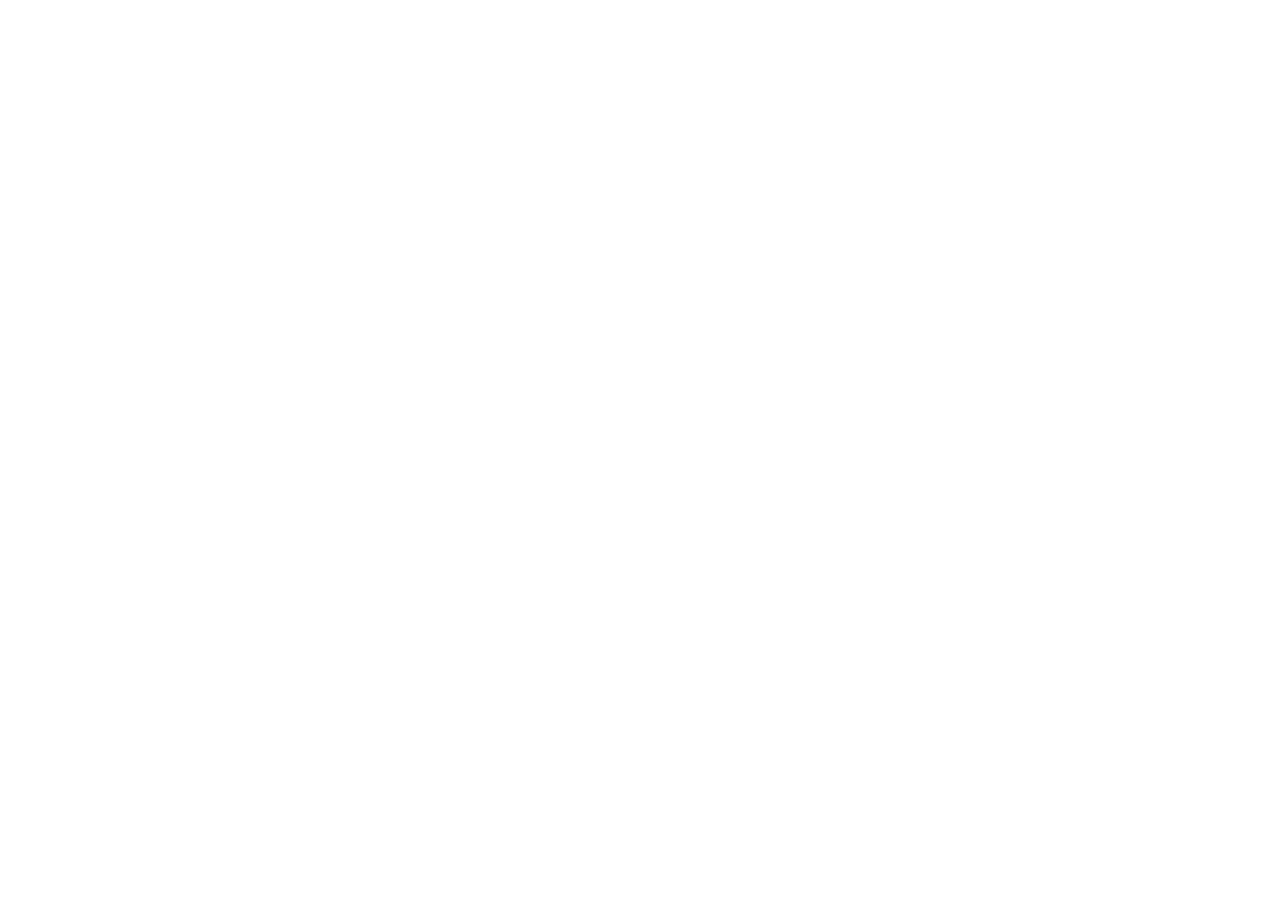
==== src/index.html @ 88ae9b6c "start" ====
<!DOCTYPE html>
<html lang="en">

<head>
	<meta charset="UTF-8">
	<meta name="viewport" content="width=device-width, initial-scale=1.0">
	<link rel="stylesheet" href="./css/normalize.css">
	<link rel="stylesheet" href="./css/reset.css">
	<link
		href="https://fonts.googleapis.com/css2?family=Inter:ital,opsz,wght@0,14..32,100..900;1,14..32,100..900&display=swap"
		rel="stylesheet" />
	<link rel="stylesheet" href="./css/style.css">
	<title>Monovision</title>
</head>

<body>
	
</body>

</html>
---- src/css/style.css ----
html {
    color: green;
    font-family: Inter;
}
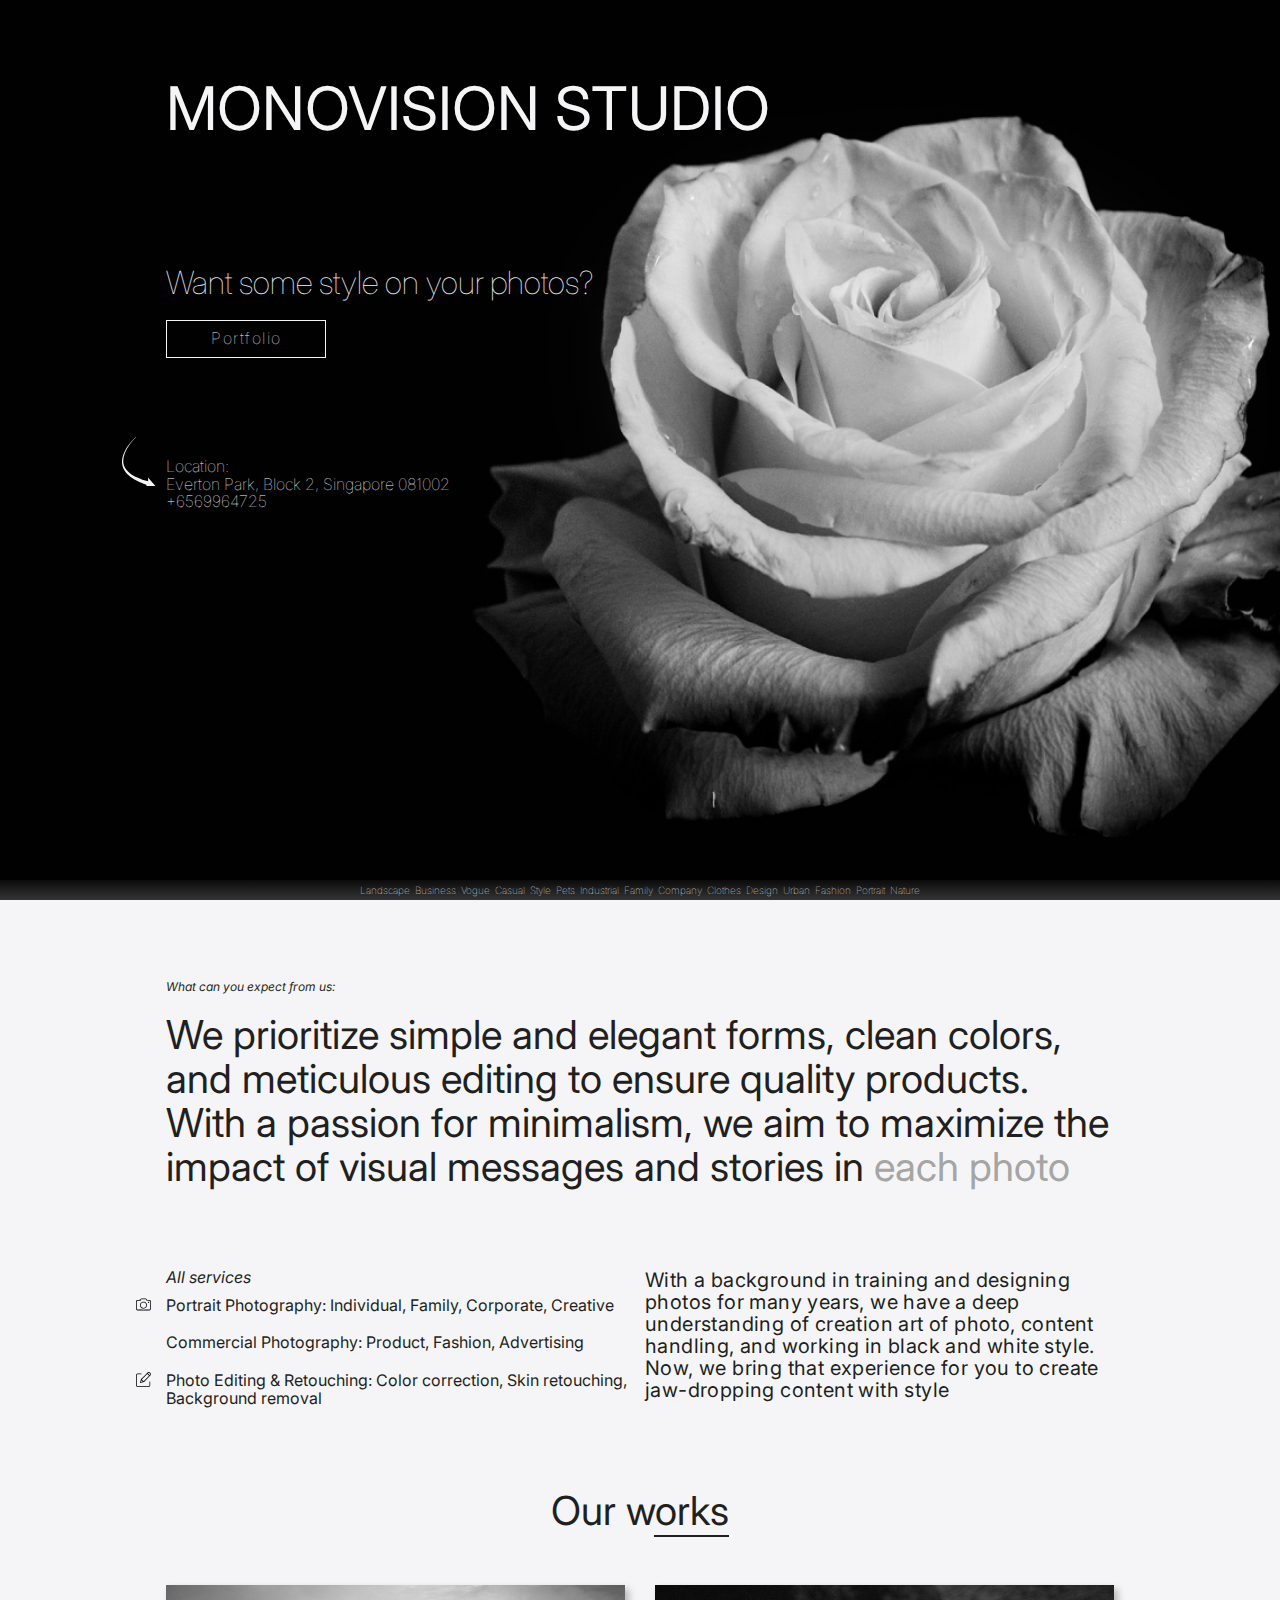
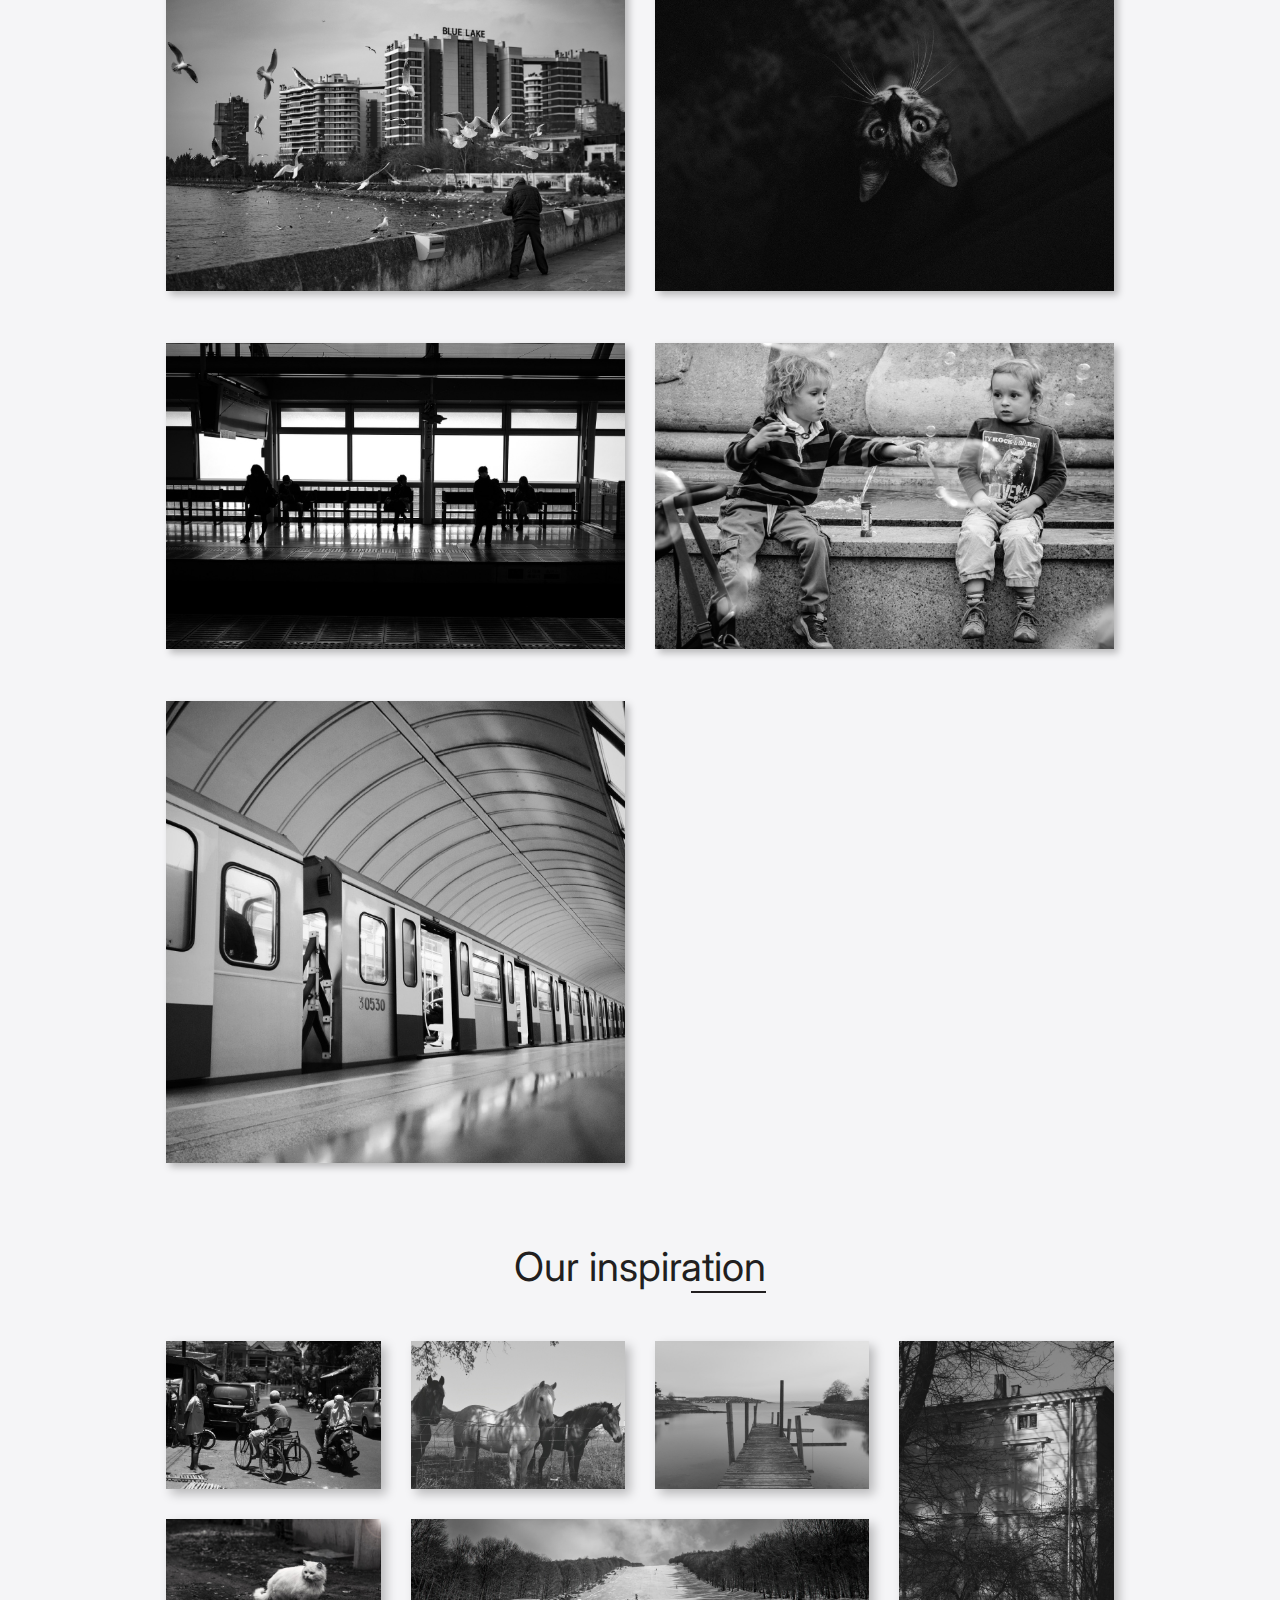
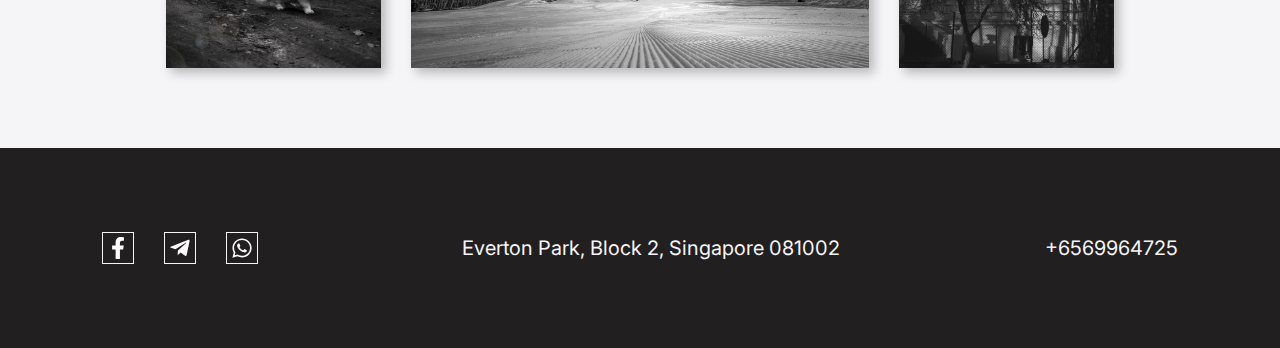
==== commit af39c9df: "done no adaptive" ====
--- a/src/index.html
+++ b/src/index.html
@@ -14,7 +14,127 @@
 </head>
 
 <body>
-	
+	<main>
+		<section class="promo">
+			<div class="container">
+
+				<h1 class="promo__title">Monovision Studio</h1>
+				<h2 class="promo__subtitle">Want some style on your photos?</h2>
+				<a href="#" class="btn">Portfolio</a>
+				<div class="promo__adress">
+					Location:
+					<address>
+						Everton Park, Block 2, Singapore 081002
+					</address>
+					<a href="tel:+6569964725">+6569964725</a>
+				</div>
+
+			</div>
+
+			<ul class="keywords">
+				<li class="keywords__item">Landscape</li>
+				<li class="keywords__item">Business</li>
+				<li class="keywords__item">Vogue</li>
+				<li class="keywords__item">Casual</li>
+				<li class="keywords__item">Style</li>
+				<li class="keywords__item">Pets</li>
+				<li class="keywords__item">Industrial</li>
+				<li class="keywords__item">Family</li>
+				<li class="keywords__item">Company</li>
+				<li class="keywords__item">Clothes</li>
+				<li class="keywords__item">Design</li>
+				<li class="keywords__item">Urban</li>
+				<li class="keywords__item">Fashion</li>
+				<li class="keywords__item">Portrait</li>
+				<li class="keywords__item">Nature</li>
+			</ul>
+		</section>
+
+		<section class="about">
+			<div class="container">
+				<h2 class="about__title">What can you expect from us:</h2>
+				<p class="about__text">
+					We prioritize simple and elegant forms, clean colors, and meticulous editing to ensure quality
+					products. With a passion for minimalism, we aim to maximize the impact of visual messages and
+					stories in <span>each photo</span>
+				</p>
+
+				<div class="services">
+
+					<div class="services__items">
+						<div class="services__items-subtitle">All services</div>
+						<ul>
+							<li>Portrait Photography: Individual, Family, Corporate, Creative</li>
+							<li>Commercial Photography: Product, Fashion, Advertising</li>
+							<li>Photo Editing & Retouching: Color correction, Skin retouching, Background removal</li>
+						</ul>
+					</div>
+
+					<div class="services__text">
+						With a background in training and designing photos for many years, we have a deep understanding
+						of creation art of photo, content handling, and working in black and white style. <br>
+						Now, we bring that experience for you to create jaw-dropping content with style
+					</div>
+
+				</div>
+
+			</div>
+		</section>
+
+		<section class="works">
+			<div class="container">
+				<h2 class="title"><span>Our works</span></h2>
+				<div class="works__grid">
+					<img src="./img/works/bridge.jpg" alt="photo">
+					<img src="./img/works/cat.jpg" alt="photo">
+					<img src="./img/works/train.jpg" alt="photo">
+					<img src="./img/works/children.jpg" alt="photo">
+					<img src="./img/works/underground.jpg" alt="photo">
+				</div>
+			</div>
+		</section>
+
+		<section class="inspiration">
+			<div class="container">
+				<h2 class="title"><span>Our inspiration</span></h2>
+				<div class="inspiration__grid">
+					<img src="./img/inspiration/man.jpg" alt="">
+					<img src="./img/inspiration/horses.jpg" alt="">
+					<img src="./img/inspiration/bridge.jpg" alt="">
+					<img src="./img/inspiration/tenement.jpg" class="long" alt="">
+					<img src="./img/inspiration/cat.jpg" alt="">
+					<img src="./img/inspiration/sky.jpg" class="wide" alt="">
+				</div>
+			</div>
+		</section>
+
+		<footer class="footer">
+
+			<ul class="footer__social">
+				<li>
+					<a href="#" class="footer__link">
+						<img src="./icons/facebook.svg" alt="facebook link">
+					</a>
+				</li>
+				<li>
+					<a href="#" class="footer__link">
+						<img src="./icons/tg.svg" alt="facebook link">
+					</a>
+				</li>
+				<li>
+					<a href="#" class="footer__link">
+						<img src="./icons/whatsapp.svg" alt="facebook link">
+					</a>
+				</li>
+			</ul>
+
+			<address class="footer__addr">Everton Park, Block 2, Singapore 081002</address>
+
+			<a href="tel:+6569964725">+6569964725</a>
+		</footer>
+		
+
+	</main>
 </body>
 
 </html>--- a/src/css/style.css
+++ b/src/css/style.css
@@ -1,4 +1,298 @@
 html {
     color: green;
     font-family: Inter;
-}+}
+
+*::selection {
+    color: grey;
+}
+
+:root {
+    --light-color: #f5f5f7;
+    --dark-color: #221f20;
+    --container-padding-inline: 13%;
+    --footer-padding-inline: 10%;
+}
+
+.title {
+    position: relative;
+    margin-bottom: 50px;
+    line-height: 1.2;
+    font-size: 40px;
+    color: var(--dark-color);
+    font-weight: 400;
+    text-align: center;
+
+    span {
+        position: relative;
+
+        &::after {
+            content: '';
+            display: block;
+            position: absolute;
+            right: 0;
+            width: 75px;
+            height: 2px;
+            background-color: var(--dark-color);
+
+        }
+    }
+
+}
+
+.container {
+    padding: 0 var(--container-padding-inline);
+    line-height: 1.1;
+}
+
+.promo {
+    position: relative;
+    padding-top: 75px;
+    min-height: 100vh;
+    background: url(../img/main_bg.jpg) center center / cover no-repeat;
+}
+
+.promo__title {
+    margin-bottom: 124px;
+    color: var(--light-color);
+    font-size: 60px;
+    font-weight: 400;
+    text-transform: uppercase;
+}
+
+.promo__subtitle {
+    margin-bottom: 20px;
+    font-size: 32px;
+    color: var(--light-color);
+    font-weight: 100;
+}
+
+.btn {
+    display: inline-flex;
+    justify-content: center;
+    align-items: center;
+    /* text-decoration: none; */
+    margin-bottom: 100px;
+    min-width: 160px;
+    min-height: 38px;
+    padding: 4px 6px;
+    cursor: pointer;
+    color: var(--light-color);
+    font-size: 16px;
+    letter-spacing: 1.5px;
+    font-weight: 100;
+    border: 1px solid var(--light-color);
+    background-color: rgba(217, 217, 217, 0);
+    transition: all .3s ease-out;
+
+    &:hover {
+        font-weight: 400;
+        letter-spacing: .9px;
+        font-size: 16.2px;
+        box-shadow: 1px 1px 10px 0 rgba(256, 256, 256, 0.5);
+    }
+}
+
+.promo__adress {
+    position: relative;
+    color: var(--light-color);
+    font-size: 16px;
+    font-weight: 100;
+
+    &::before {
+        content: '';
+        display: block;
+        width: 49px;
+        height: 49px;
+        position: absolute;
+        background: url(../icons/arrow.svg) center center / cover no-repeat;
+        top: -21px;
+        left: -50px;
+    }
+}
+
+.keywords {
+    width: 100%;
+    height: 20px;
+    padding: 0 360px;
+    display: flex;
+    justify-content: space-between;
+    align-items: center;
+    position: absolute;
+    bottom: 0;
+    background: linear-gradient(180deg, rgba(255, 255, 255, 0.04) 0%,
+            rgba(255, 255, 255, 0.12) 50%,
+            rgba(255, 255, 255, 0.2) 100%);
+
+    li {
+        font-weight: 100;
+        font-size: 10px;
+        color: var(--light-color);
+
+        &:not(:last-child) {
+            padding-right: 4px;
+        }
+    }
+}
+
+.about {
+    padding-top: 80px;
+    padding-bottom: 80px;
+    background-color: var(--light-color);
+}
+
+.about__title {
+    margin-bottom: 20px;
+    font-size: 12px;
+    font-style: italic;
+    font-weight: 400;
+    color: var(--dark-color);
+}
+
+.about__text {
+    margin-bottom: 80px;
+    max-width: 1040px;
+    color: var(--dark-color);
+    font-size: 40px;
+    font-weight: 400;
+
+    span {
+        color: #a5a5a5;
+    }
+}
+
+.services {
+    display: flex;
+    column-gap: 10px;
+}
+
+.services__items {
+    width: 50%;
+
+    ul li {
+        position: relative;
+        color: var(--dark-color);
+        font-size: 16px;
+        font-weight: 400;
+
+        &:not(:last-child) {
+            margin-bottom: 20px;
+        }
+
+        &:first-child::before {
+            content: '';
+            display: block;
+            width: 15px;
+            height: 15px;
+            position: absolute;
+            background: url(../icons/camera.svg) center center / cover no-repeat;
+            left: -30px;
+            top: 0;
+
+        }
+
+        &:last-child::before {
+            content: '';
+            display: block;
+            width: 15px;
+            height: 15px;
+            position: absolute;
+            background: url(../icons/edit.svg) center center / cover no-repeat;
+            left: -30px;
+            top: 0;
+        }
+    }
+}
+
+.services__items-subtitle {
+    margin-bottom: 10px;
+    font-size: 16px;
+    font-style: italic;
+    font-weight: 400;
+    color: var(--dark-color);
+}
+
+.services__text {
+    width: 50%;
+    color: var(--dark-color);
+    font-size: 20px;
+    font-weight: 400;
+    letter-spacing: 0.4px;
+}
+
+.works {
+    padding-bottom: 80px;
+    background-color: var(--light-color);
+}
+
+.works__grid {
+    display: grid;
+    grid-template: 2fr 2fr 3fr / 1fr 1fr;
+    gap: 50px 30px;
+
+    img {
+        width: 100%;
+        box-shadow: 4px 4px 7px 0 rgba(0, 0, 0, .25);
+    }
+}
+
+.inspiration {
+    background: var(--light-color);
+    padding-bottom: 80px;
+}
+
+.inspiration__grid {
+    display: grid;
+    grid-template-rows: repeat(2, 1fr);
+    grid-template-columns: repeat(4, 1fr);
+    gap: 30px;
+
+    img {
+        width: 100%;
+        height: 100%;
+        object-fit: cover;
+        box-shadow: 5px 5px 10px 0px rgba(0, 0, 0, 0.25);
+    }
+}
+
+.long {
+    grid-column-start: 4;
+    grid-column-end: 5;
+    grid-row-start: 1;
+    grid-row-end: 3;
+}
+
+.wide {
+    grid-column-start: 2;
+    grid-column-end: 4;
+    grid-row-start: 2;
+    grid-row-end: 3;
+}
+
+.footer {
+    &:not(:last-child) {
+        margin-bottom: 10px;
+    }
+
+    padding: 10 var(--footer-padding-inline);
+    display: flex;
+    flex-wrap: wrap;
+    align-items: center;
+    justify-content: space-around;
+    min-height: 200px;
+    background-color: var(--dark-color);
+    color: var(--light-color);
+    font-size: 20px;
+    font-weight: 400;
+}
+
+.footer__social {
+    display: flex;
+    gap: 30px;
+
+    a {
+        display: block;
+        border: 1px solid var(--light-color);
+        padding: 4px;
+    }
+}
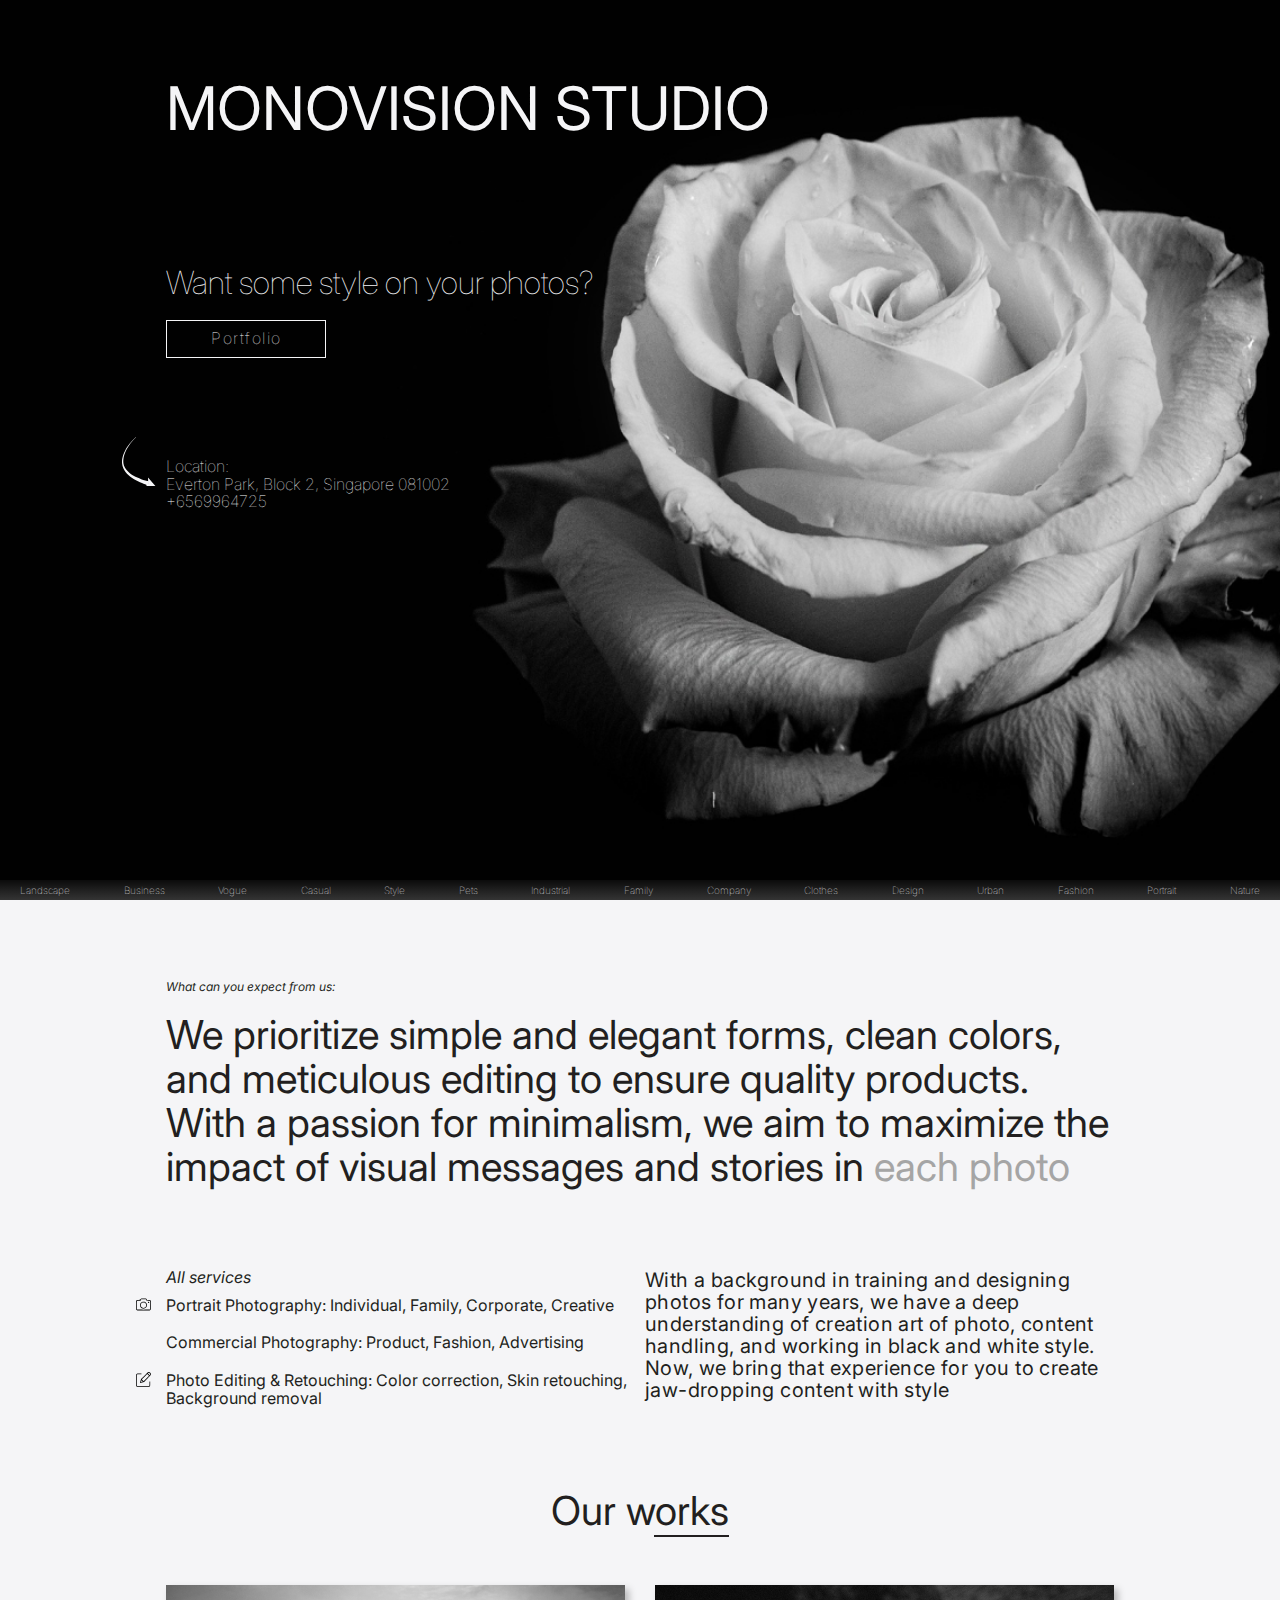
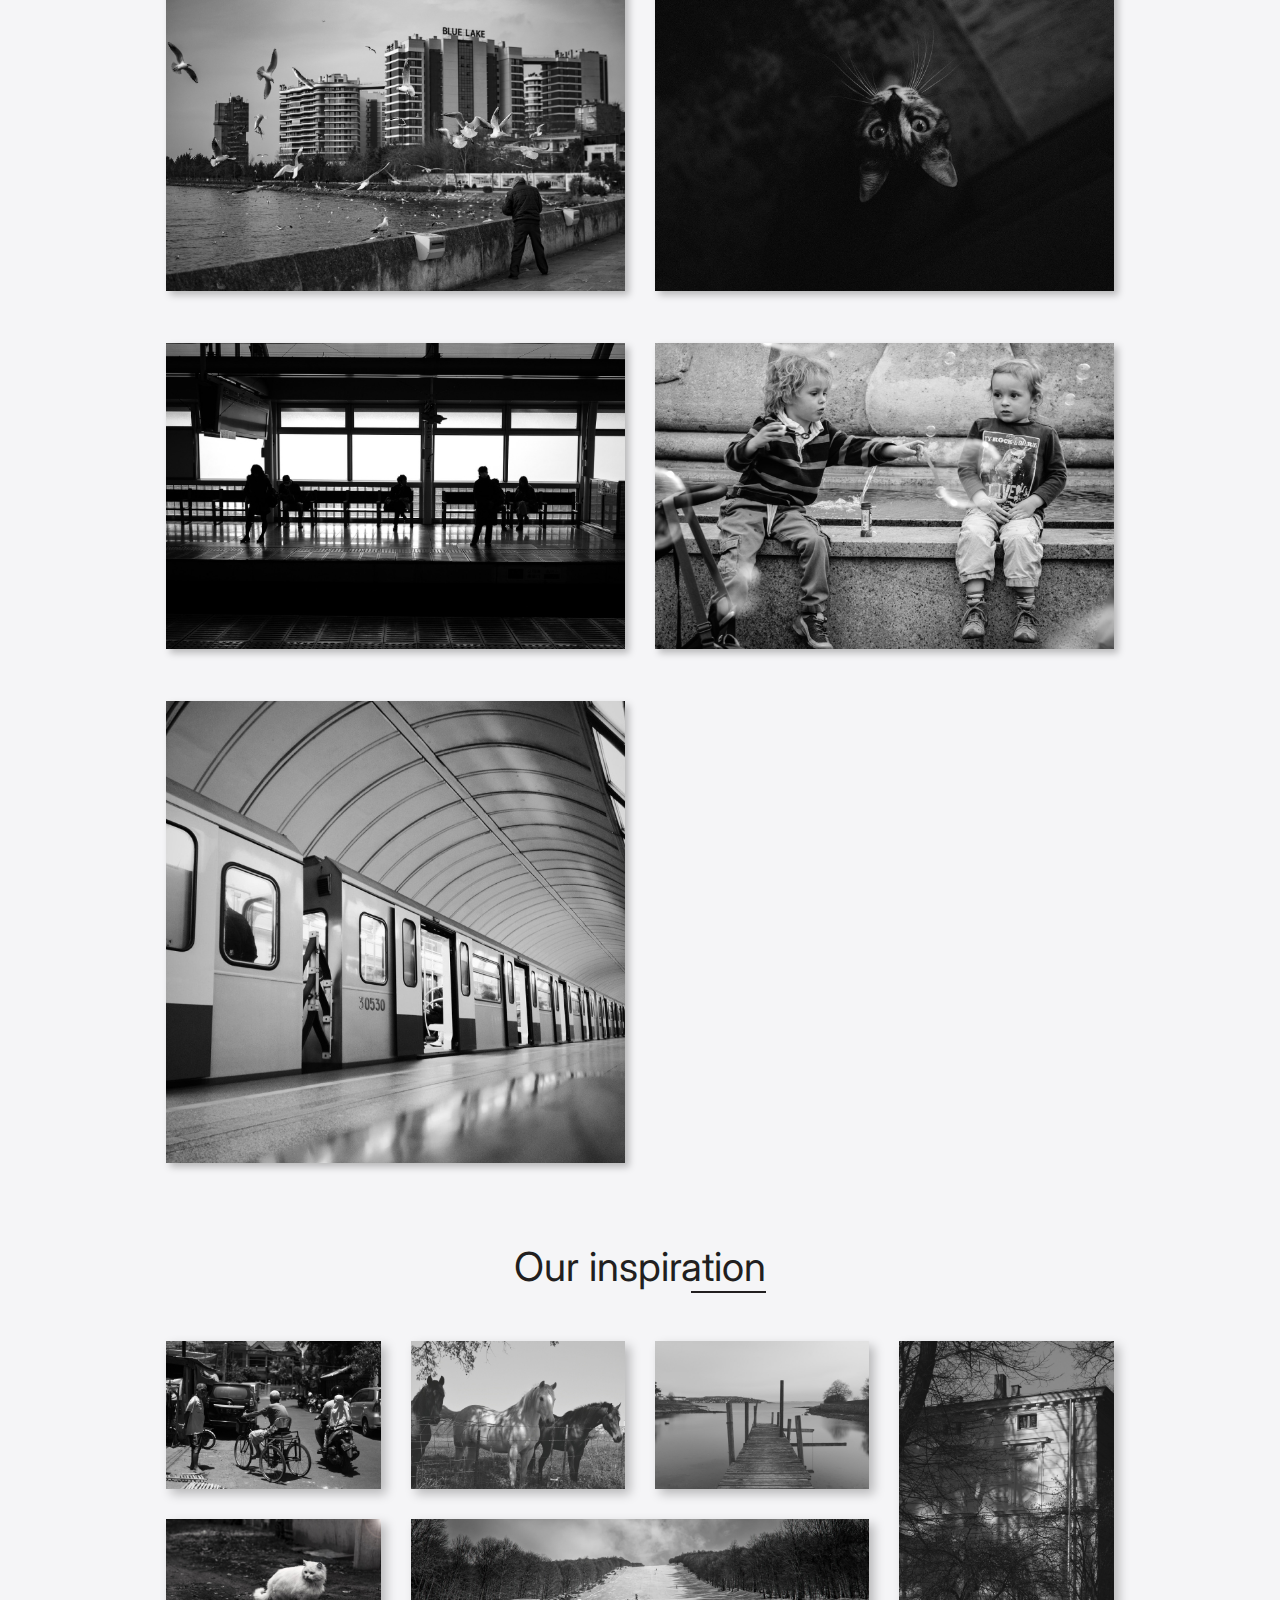
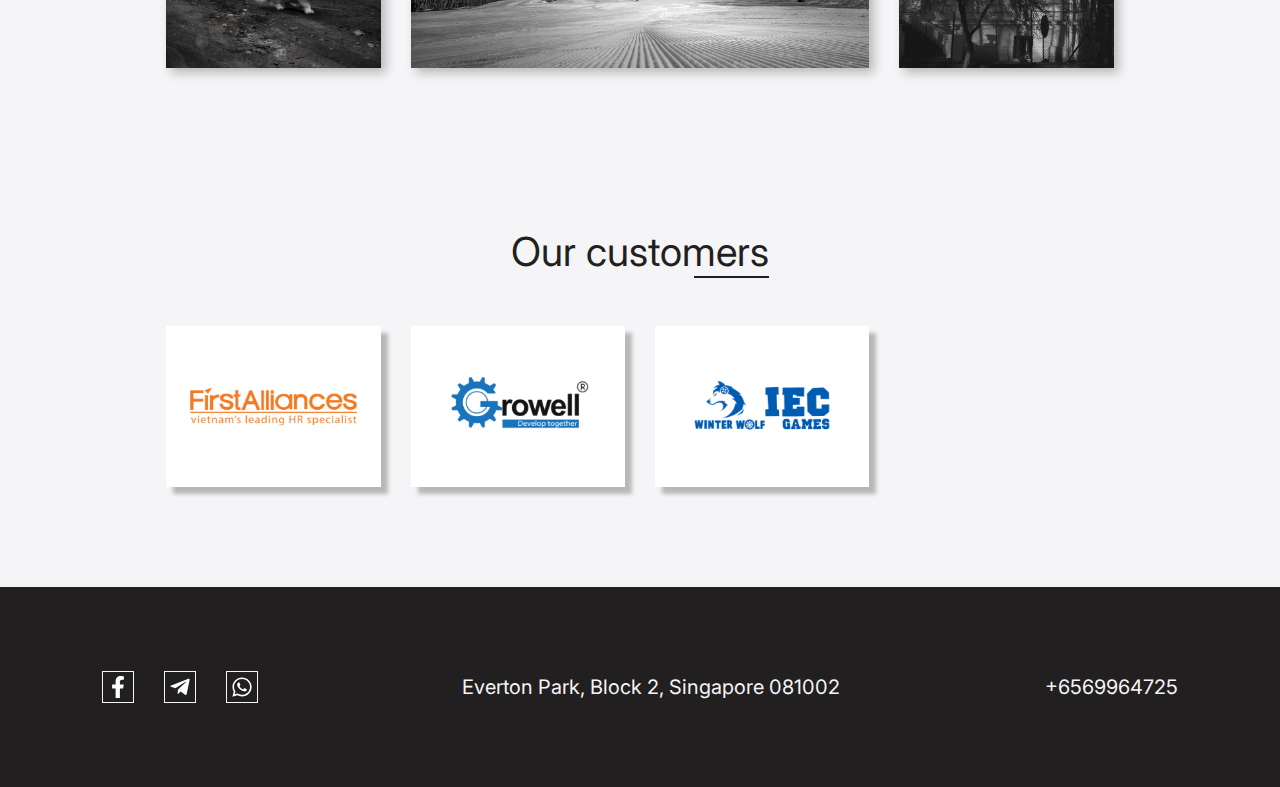
==== commit 8787271a: "evrth is done" ====
--- a/src/index.html
+++ b/src/index.html
@@ -108,6 +108,17 @@
 			</div>
 		</section>
 
+		<section class="customers">
+			<div class="container">
+				<h2 class="title"><span>Our customers</span></h2>
+				<div class="customers__wrapper">
+					<img src="./logo/logo-first-alliances.jpg" alt="">
+					<img src="./logo/logo-growell.jpg" alt="">
+					<img src="./logo/logo-iec-winter-wolf.jpg" alt="">
+				</div>
+			</div>
+		</section>
+
 		<footer class="footer">
 
 			<ul class="footer__social">
--- a/src/css/style.css
+++ b/src/css/style.css
@@ -12,6 +12,16 @@
     --dark-color: #221f20;
     --container-padding-inline: 13%;
     --footer-padding-inline: 10%;
+
+    @media screen and (max-width:768px) {
+        --container-padding-inline: 6%;
+        --footer-padding-inline: 6%;
+    }
+
+    @media screen and (max-width:576px) {
+        --container-padding-inline: 15px;
+        --footer-padding-inline: 15px;
+    }
 }
 
 .title {
@@ -50,6 +60,23 @@
     padding-top: 75px;
     min-height: 100vh;
     background: url(../img/main_bg.jpg) center center / cover no-repeat;
+
+
+
+    @media screen and (max-width: 768px) {
+        & {
+            padding-top: 45px;
+            background: url(../img/table_bg.jpg);
+            background-position: 18% -45%;
+        }
+    }
+
+    @media screen and (max-width: 576px) {
+        min-height: 500px;
+        /* background-position: 18% -30%; */
+        background: url(../img/table_bg.jpg) center center / cover no-repeat;
+    }
+
 }
 
 .promo__title {
@@ -58,6 +85,20 @@
     font-size: 60px;
     font-weight: 400;
     text-transform: uppercase;
+
+    @media screen and (max-width:768px) {
+        & {
+            font-size: 48px;
+            margin-bottom: 80px;
+        }
+    }
+
+    @media screen and (max-width: 576px) {
+        & {
+            font-size: 26px;
+            margin-bottom: 30px;
+        }
+    }
 }
 
 .promo__subtitle {
@@ -65,6 +106,12 @@
     font-size: 32px;
     color: var(--light-color);
     font-weight: 100;
+
+    @media screen and (max-width: 576px) {
+        & {
+            font-size: 16px;
+        }
+    }
 }
 
 .btn {
@@ -86,10 +133,16 @@
     transition: all .3s ease-out;
 
     &:hover {
-        font-weight: 400;
-        letter-spacing: .9px;
-        font-size: 16.2px;
         box-shadow: 1px 1px 10px 0 rgba(256, 256, 256, 0.5);
+    }
+
+    @media screen and (max-width:576px) {
+        & {
+            min-width: 120px;
+            min-height: 30px;
+            font-size: 14px;
+            margin-bottom: 243px;
+        }
     }
 }
 
@@ -108,6 +161,12 @@
         background: url(../icons/arrow.svg) center center / cover no-repeat;
         top: -21px;
         left: -50px;
+    }
+
+    @media screen and (max-width:768px) {
+        &::before {
+            display: none;
+        }
     }
 }
 
@@ -133,6 +192,34 @@
             padding-right: 4px;
         }
     }
+
+    @media screen and (max-width: 1440px) {
+        & {
+            padding: 0 20px;
+        }
+    }
+
+    @media screen and (max-width: 1140px) {
+        & li:nth-child(n+12) {
+            display: none;
+        }
+    }
+
+    @media screen and (max-width: 768px) {
+
+        /* & li:not(:nth-child(-n+9)) {
+            display: none;
+        } */
+        & li:nth-child(n+10) {
+            display: none;
+        }
+    }
+
+    @media screen and (max-width: 576px) {
+        & li:nth-child(n+6) {
+            display: none;
+        }
+    }
 }
 
 .about {
@@ -159,15 +246,35 @@
     span {
         color: #a5a5a5;
     }
+
+    @media screen and (max-width: 768px) {
+        & {
+            font-size: 20px;
+            line-height: 1.5;
+        }
+    }
 }
 
 .services {
     display: flex;
-    column-gap: 10px;
+    gap: 10px;
+
+    @media screen and (max-width: 768px) {
+        & {
+            flex-direction: column;
+        }
+
+    }
 }
 
 .services__items {
     width: 50%;
+
+    @media screen and (max-width: 768px) {
+        & {
+            width: 100%;
+        }
+    }
 
     ul li {
         position: relative;
@@ -218,6 +325,12 @@
     font-size: 20px;
     font-weight: 400;
     letter-spacing: 0.4px;
+
+    @media screen and (max-width:768px) {
+        & {
+            width: 100%;
+        }
+    }
 }
 
 .works {
@@ -233,6 +346,18 @@
     img {
         width: 100%;
         box-shadow: 4px 4px 7px 0 rgba(0, 0, 0, .25);
+
+        @media screen and (max-width:576px) {
+            &:not(:last-child) {
+                margin-bottom: 40px;
+            }
+        }
+    }
+
+    @media screen and (max-width:576px) {
+        & {
+            display: block;
+        }
     }
 }
 
@@ -253,6 +378,24 @@
         object-fit: cover;
         box-shadow: 5px 5px 10px 0px rgba(0, 0, 0, 0.25);
     }
+    & {
+        @media screen and (max-width:1200px) {
+            grid-template-rows: repeat(4, 1fr);
+            grid-template-columns: repeat(2, 1fr);
+            gap: 20px;
+        }
+    }
+    & {
+        @media screen and (max-width:576px) {
+            display: block;
+        }
+    }
+    & img:not(:last-child) {
+        @media screen and (max-width:576px) {
+            margin-bottom: 20px;
+        }
+    }
+    
 }
 
 .long {
@@ -260,6 +403,15 @@
     grid-column-end: 5;
     grid-row-start: 1;
     grid-row-end: 3;
+    & {
+        @media screen and (max-width:1200px) {
+            grid-column-start: 2;
+            grid-column-end: 3;
+            grid-row-start: 2;
+            grid-row-end: 4;
+        }
+    }
+   
 }
 
 .wide {
@@ -267,6 +419,40 @@
     grid-column-end: 4;
     grid-row-start: 2;
     grid-row-end: 3;
+    & {
+        @media screen and (max-width:1200px) {
+            grid-column-start: 1;
+            grid-column-end: 3;
+            grid-row-start: 4;
+            grid-row-end: 5;
+        }
+    }
+    
+}
+
+.customers {
+    padding-top: 80px;
+    padding-bottom: 100px;
+    background-color: var(--light-color);
+
+}
+
+.customers__wrapper {
+    display: flex;
+    flex-wrap: wrap;
+    column-gap: 30px;
+    row-gap: 30px;
+
+    img {
+        box-shadow: 7px 7px 4px 0 rgba(0, 0, 0, 0.25);
+        width: calc((100% - 90px) * 0.25)
+    }
+
+    @media screen and (max-width:768px) {
+        & img {
+            width: 100%;
+        }
+    }
 }
 
 .footer {
@@ -276,7 +462,7 @@
 
     padding: 10 var(--footer-padding-inline);
     display: flex;
-    flex-wrap: wrap;
+    /* flex-wrap: wrap; */
     align-items: center;
     justify-content: space-around;
     min-height: 200px;
@@ -284,6 +470,22 @@
     color: var(--light-color);
     font-size: 20px;
     font-weight: 400;
+
+    @media screen and (max-width:768px) {
+        & {
+            flex-direction: column;
+            justify-content: space-evenly;
+            align-items: start;
+            padding-left: var(--container-padding-inline)
+        }
+    }
+
+    @media screen and (max-width:576px) {
+        & {
+            align-items: center;
+            padding-left: var(--container-padding-inline);
+        }
+    }
 }
 
 .footer__social {
@@ -295,4 +497,4 @@
         border: 1px solid var(--light-color);
         padding: 4px;
     }
-}
+}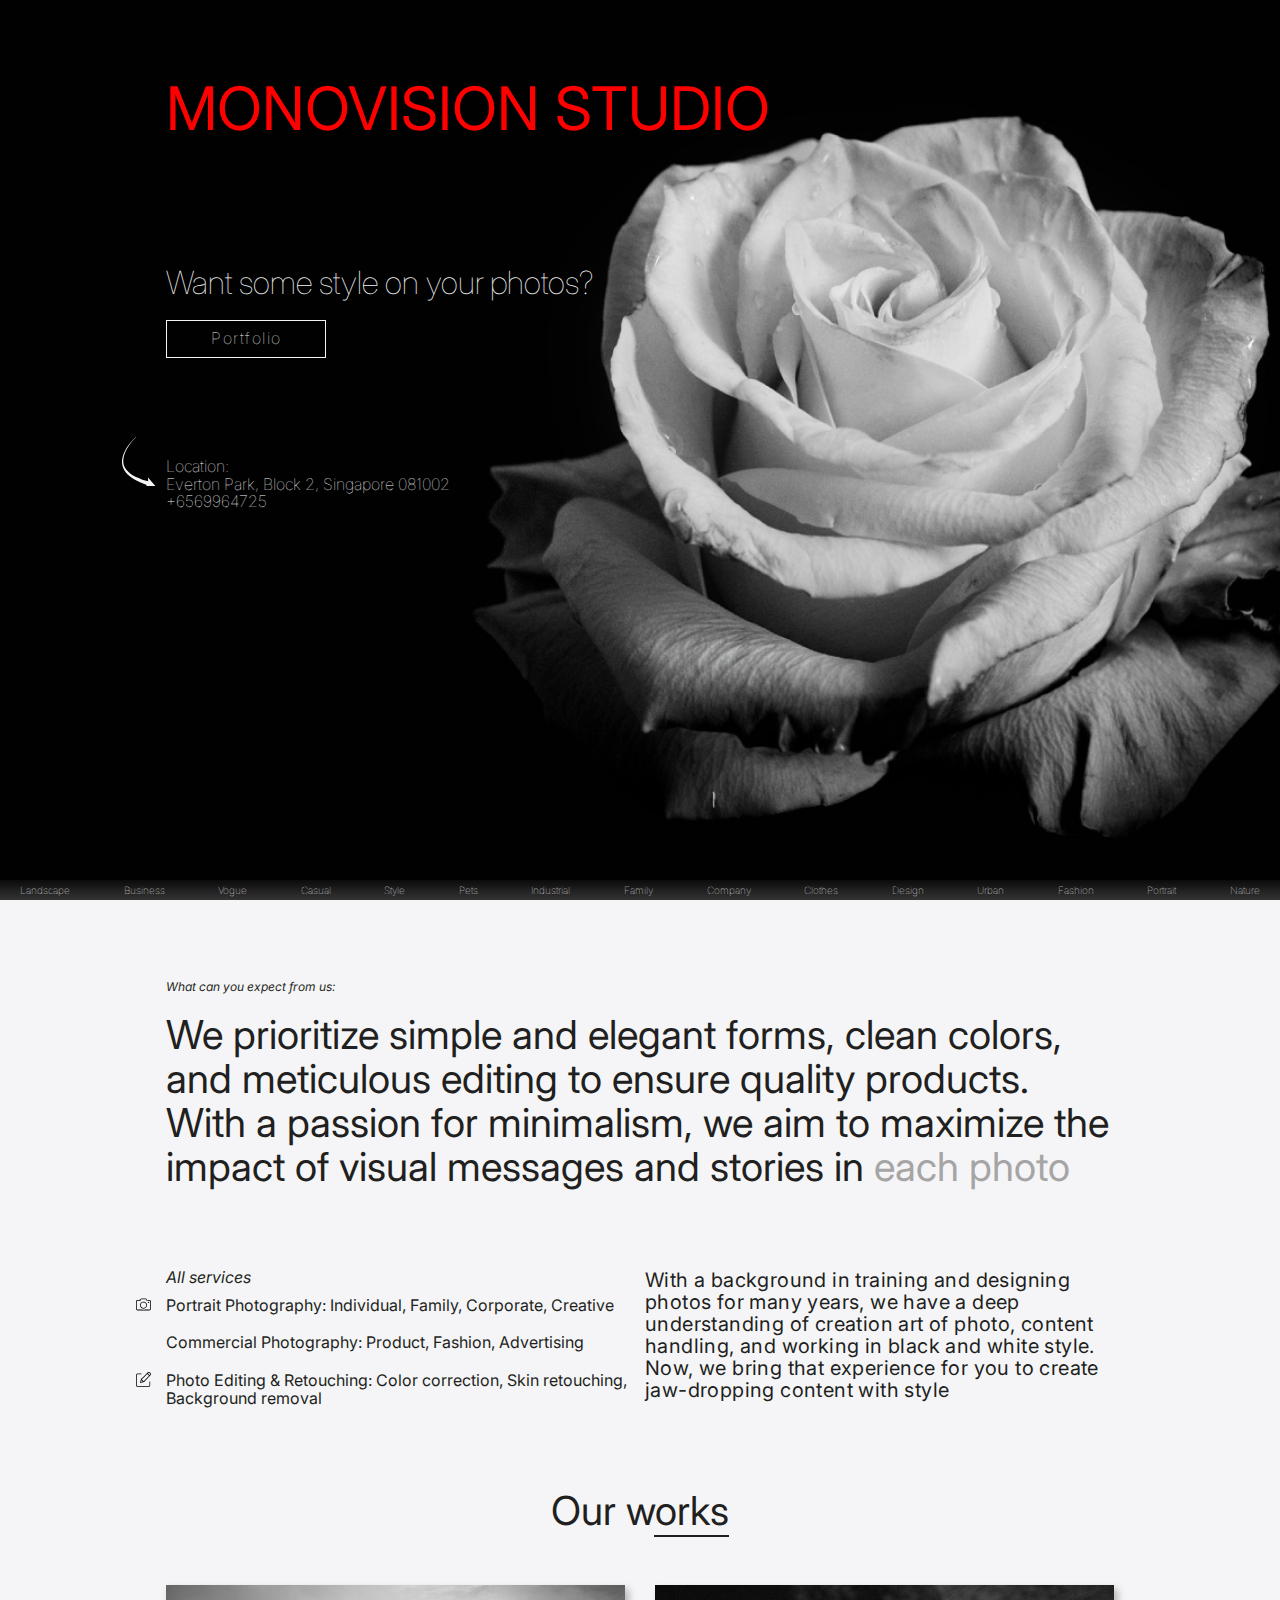
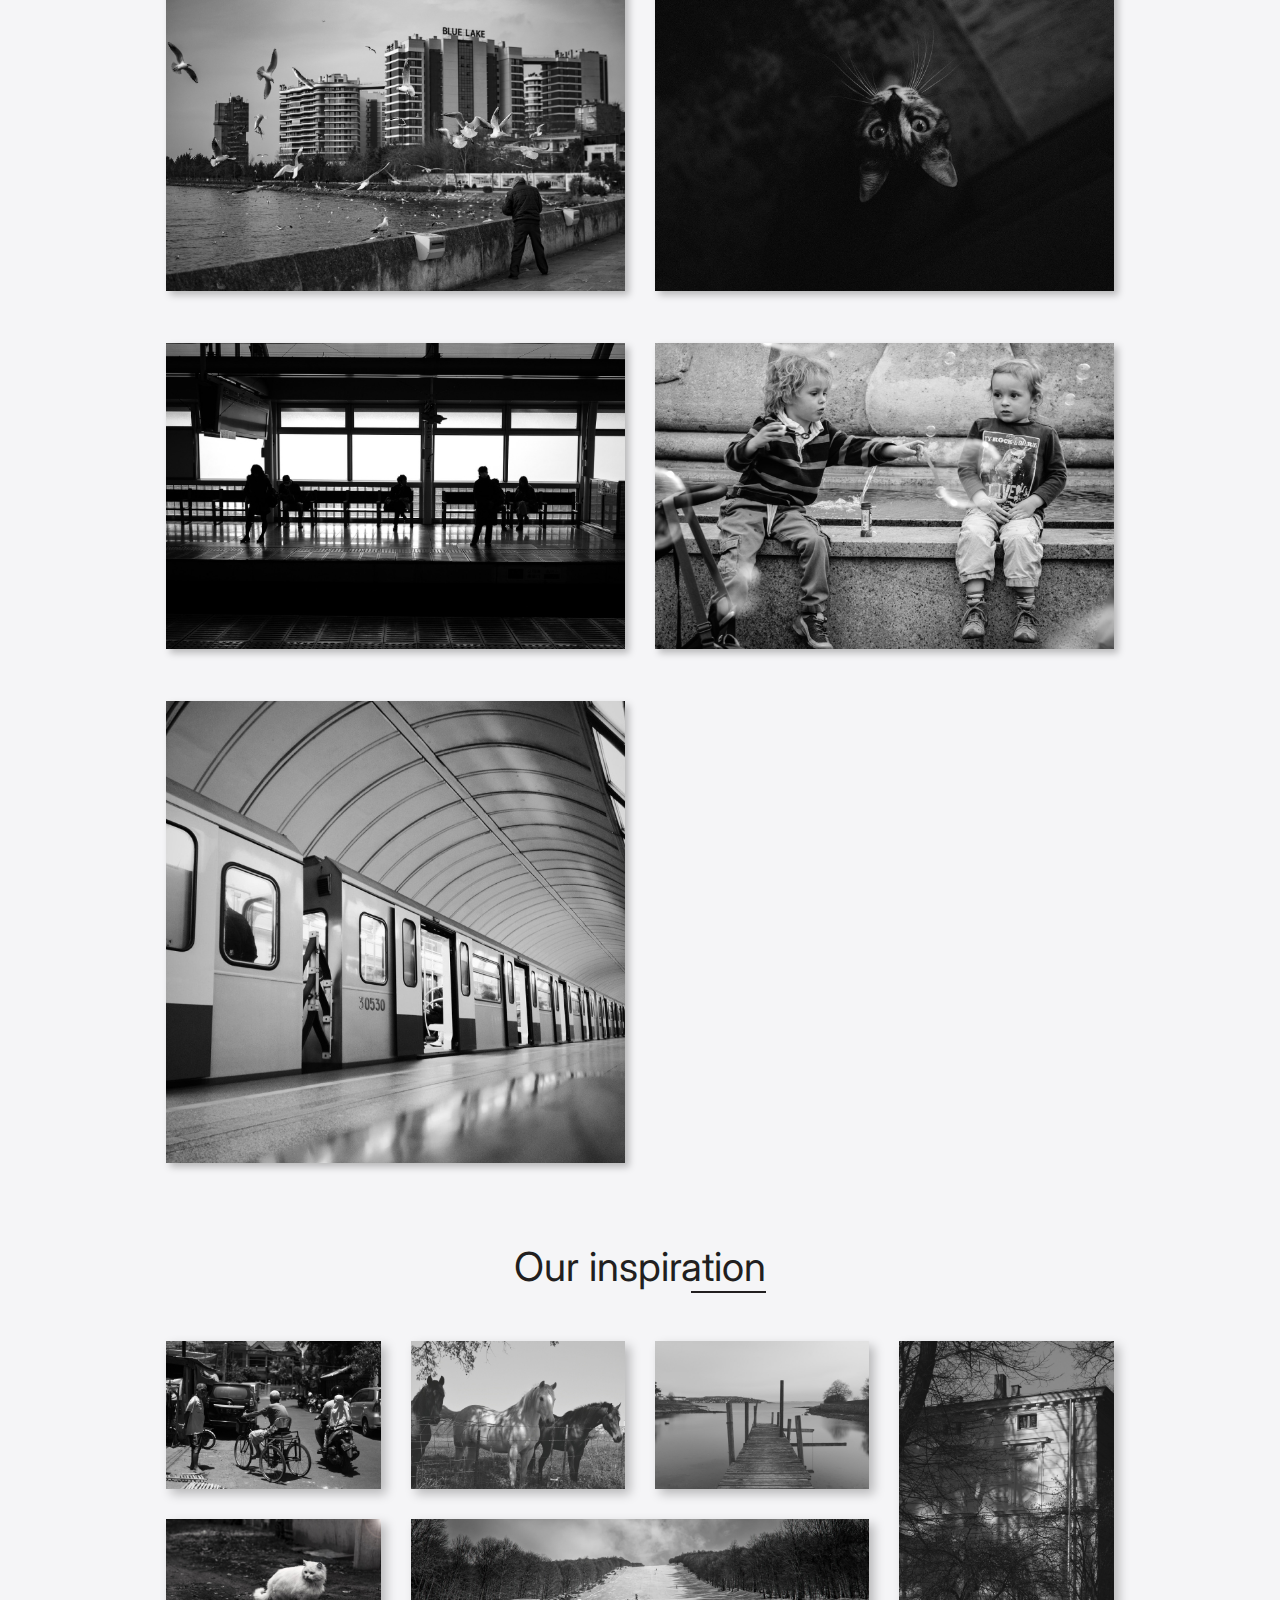
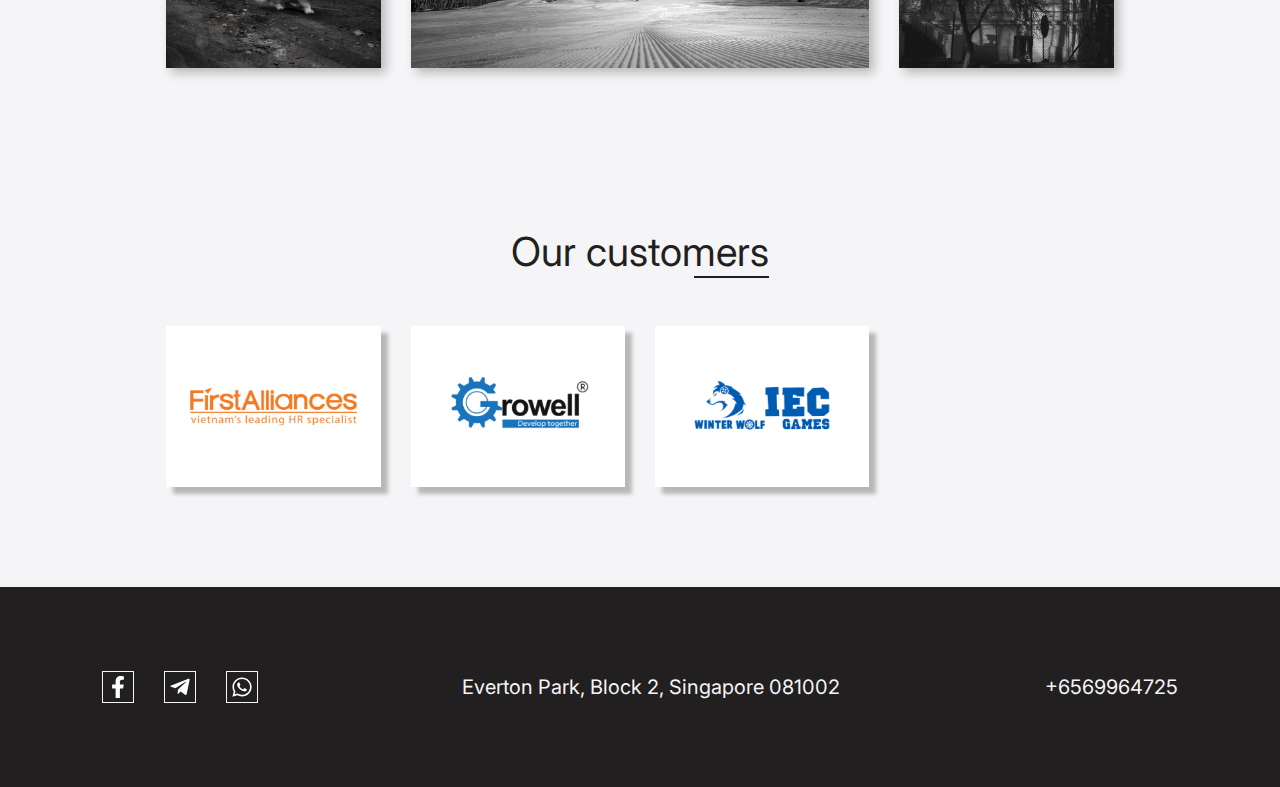
==== commit 435ac113: "test 3" ====
--- a/src/index.html
+++ b/src/index.html
@@ -6,10 +6,11 @@
 	<meta name="viewport" content="width=device-width, initial-scale=1.0">
 	<link rel="stylesheet" href="./css/normalize.css">
 	<link rel="stylesheet" href="./css/reset.css">
+	<link rel="icon" type="image/x-icon" href="./icons/favicon.ico">
 	<link
 		href="https://fonts.googleapis.com/css2?family=Inter:ital,opsz,wght@0,14..32,100..900;1,14..32,100..900&display=swap"
 		rel="stylesheet" />
-	<link rel="stylesheet" href="./css/style.css">
+	<link rel="stylesheet" href="./css/style.css?version=1.1">
 	<title>Monovision</title>
 </head>
 
@@ -20,7 +21,7 @@
 
 				<h1 class="promo__title">Monovision Studio</h1>
 				<h2 class="promo__subtitle">Want some style on your photos?</h2>
-				<a href="#" class="btn">Portfolio</a>
+				<a href="#works" class="btn">Portfolio</a>
 				<div class="promo__adress">
 					Location:
 					<address>
@@ -81,7 +82,7 @@
 			</div>
 		</section>
 
-		<section class="works">
+		<section class="works" id="works">
 			<div class="container">
 				<h2 class="title"><span>Our works</span></h2>
 				<div class="works__grid">
--- a/src/css/style.css
+++ b/src/css/style.css
@@ -1,6 +1,7 @@
 html {
     color: green;
     font-family: Inter;
+    scroll-behavior: smooth;
 }
 
 *::selection {
@@ -81,7 +82,8 @@
 
 .promo__title {
     margin-bottom: 124px;
-    color: var(--light-color);
+    /* color: var(--light-color); */
+    color: red;
     font-size: 60px;
     font-weight: 400;
     text-transform: uppercase;
